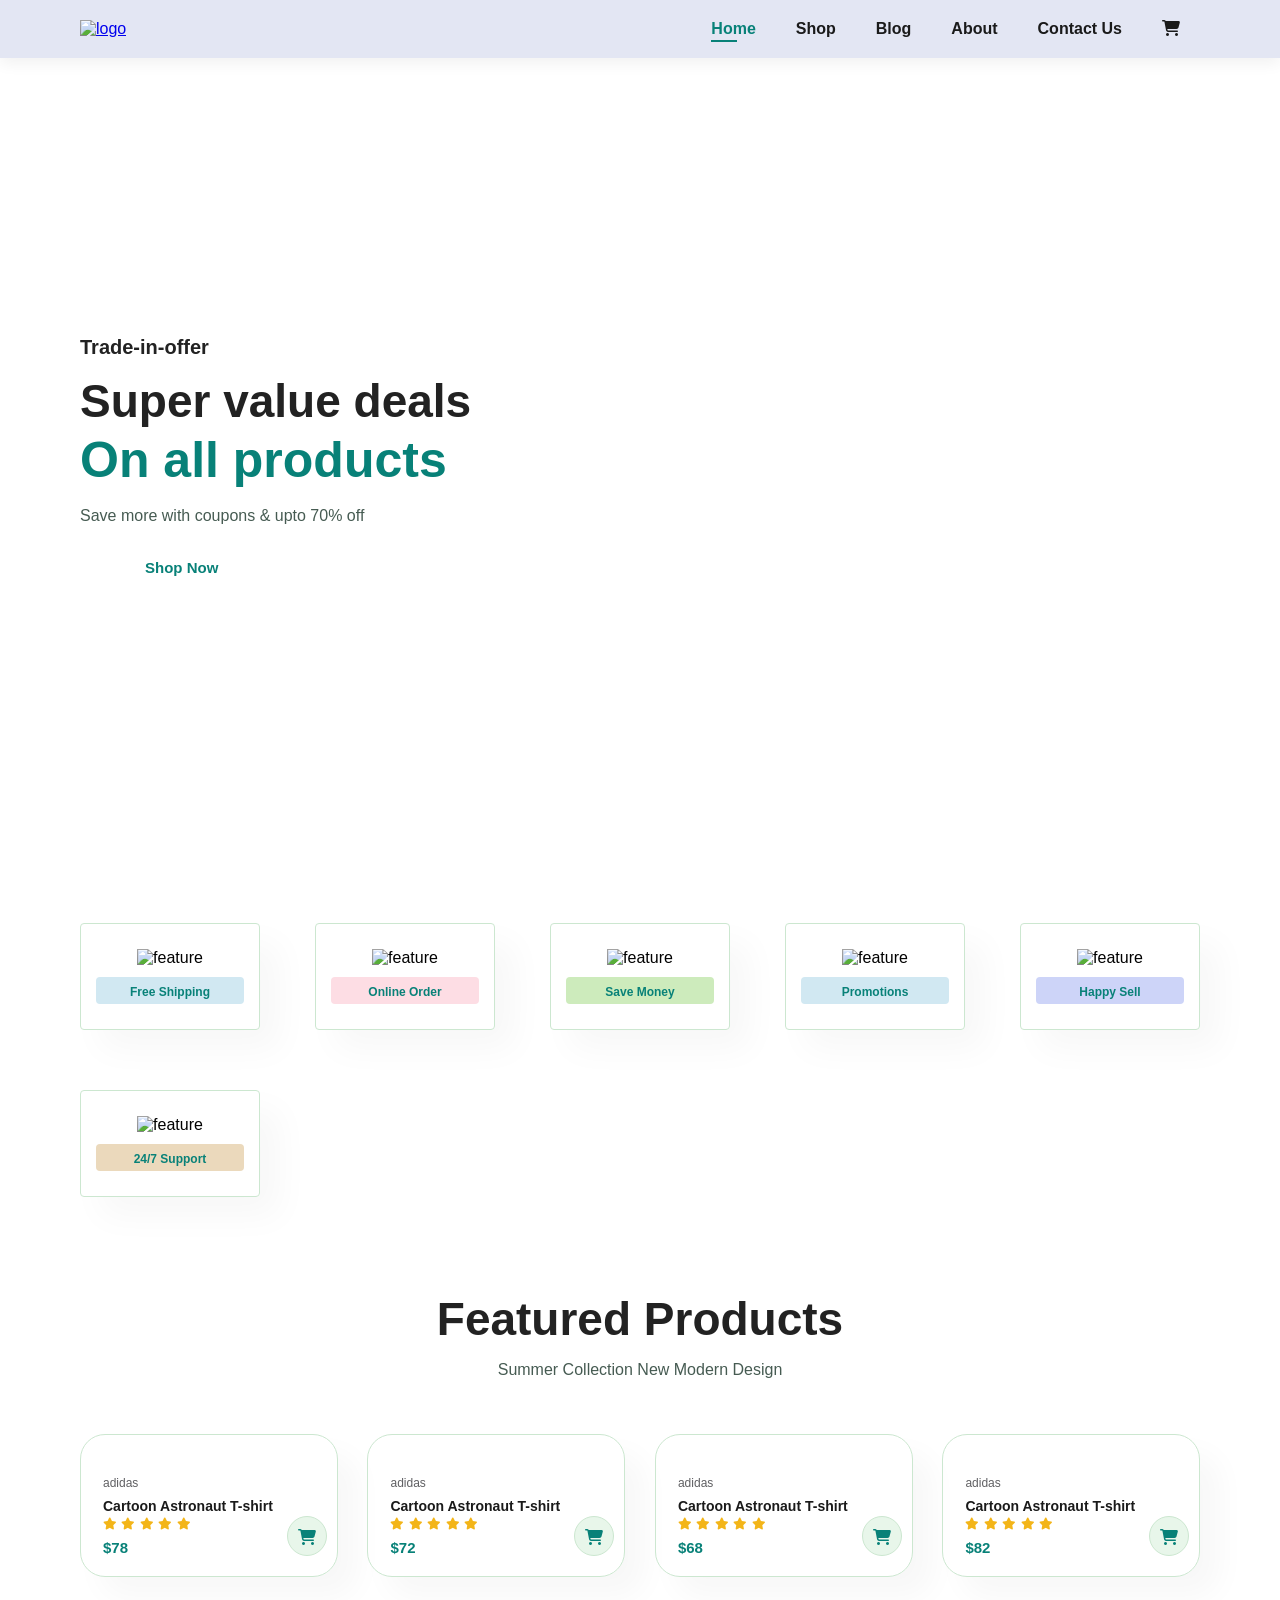
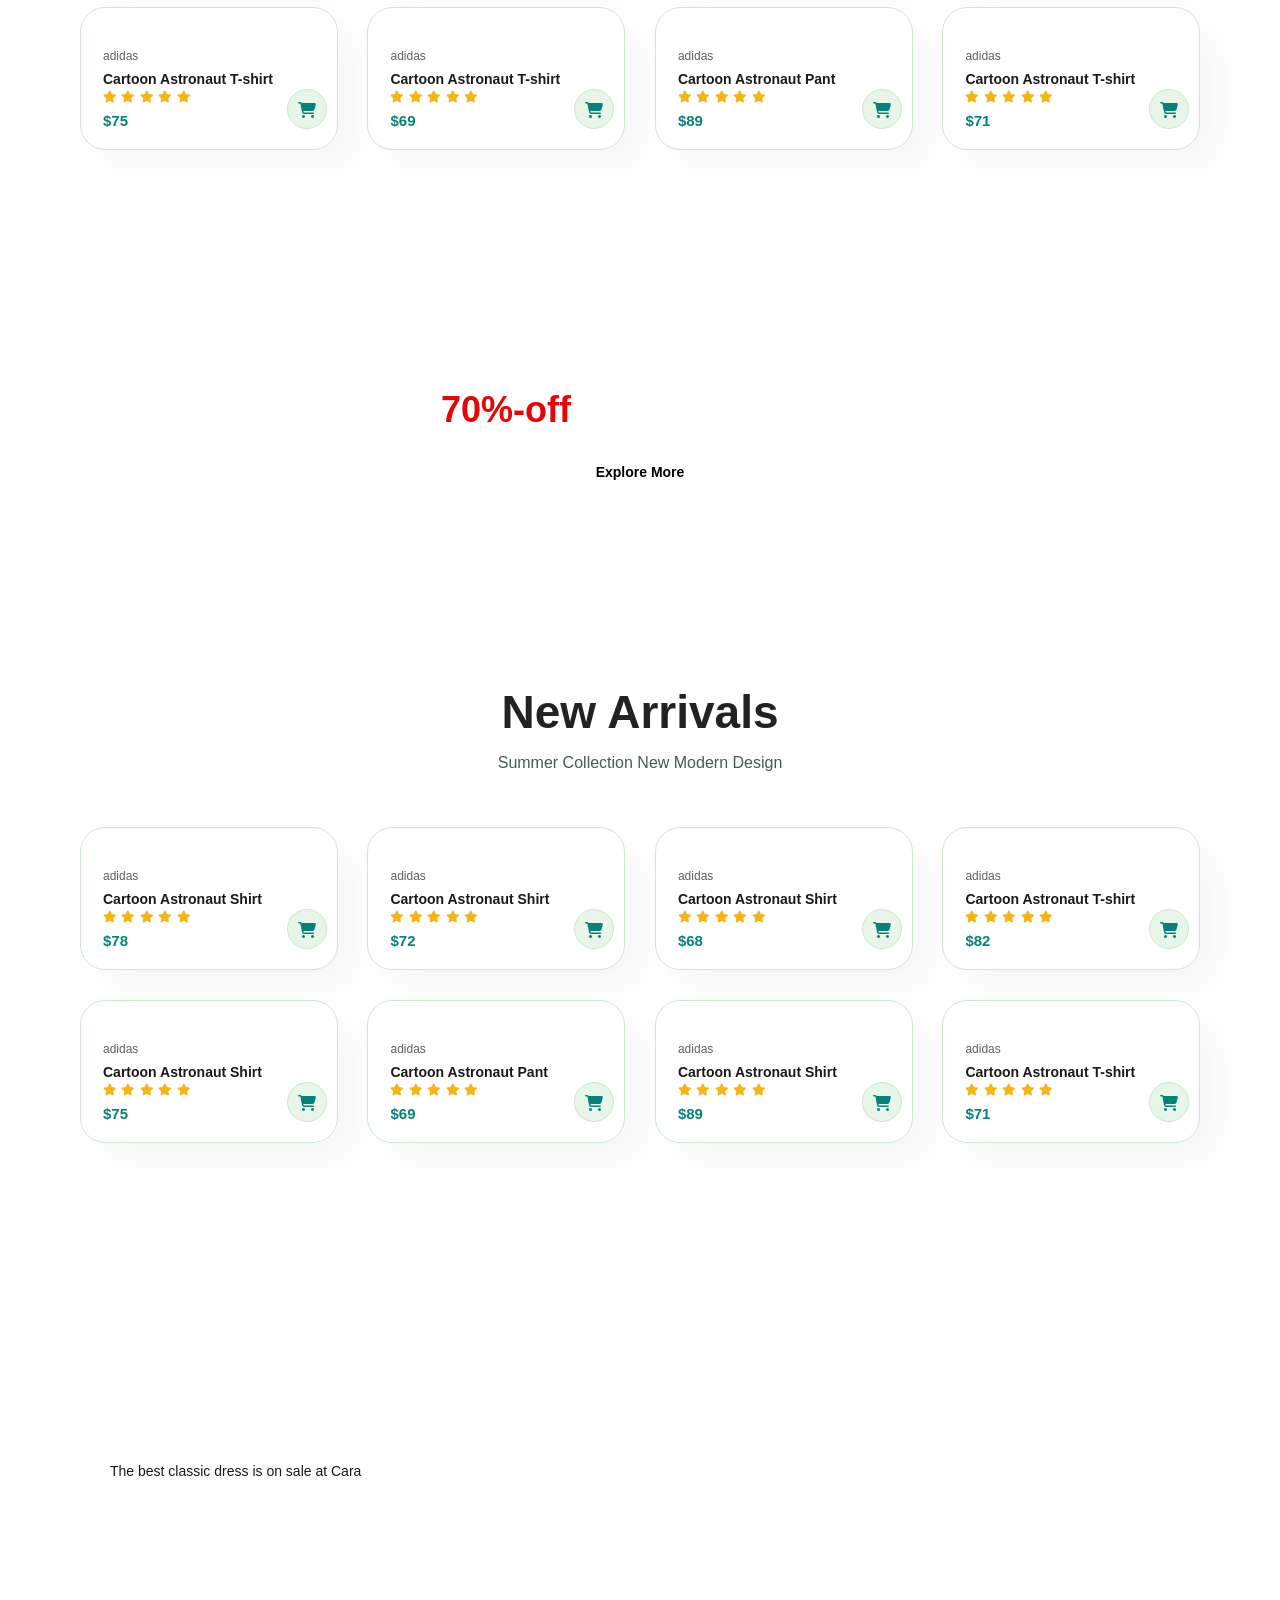
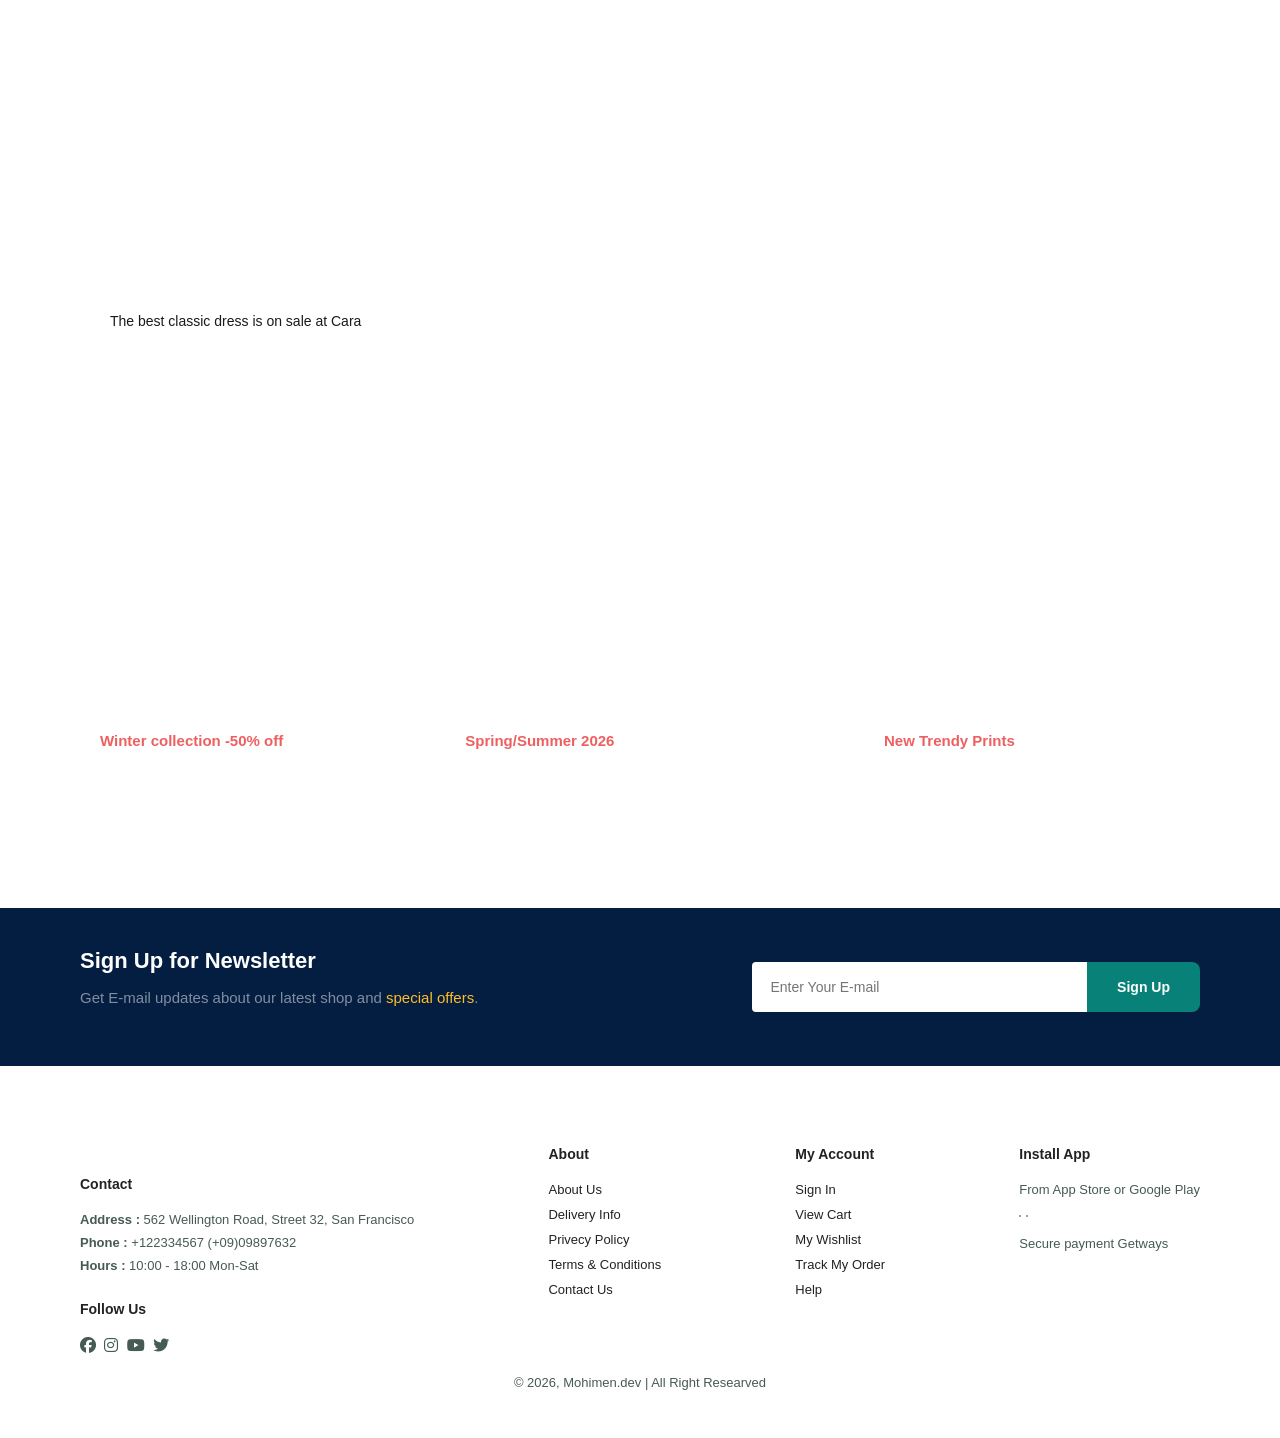
==== index.html @ ec009a3e "Add files via upload" ====
<!DOCTYPE html>
<html lang="en">
<head>
    <meta charset="UTF-8">
    <meta name="viewport" content="width=device-width, initial-scale=1.0">
    <title>e-commerce website</title>
    <link rel="stylesheet" href="style.css">
    <!-- font awesome -->
    <link rel="stylesheet" href="https://cdnjs.cloudflare.com/ajax/libs/font-awesome/6.7.2/css/all.min.css">
</head>
<body>
    <section id="header">
        <a href="#"><img src="img and icons/logo.png" class="logo" alt="logo"></a>
        <div>
            <ul id="navbar">
                 <li><a class="active" href="index.html">Home</a></li>
                 <li><a href="shop.html">Shop</a></li>
                 <li><a href="blog.html">Blog</a></li>
                 <li><a href="about.html">About</a></li>
                 <li><a href="contact.html">Contact Us</a></li>
                 <li><a href="chart.html" class="lg-bag"><i class="fa-solid fa-cart-shopping"></i></a></li>
                 <a href="#" id="close"><i class="fa-solid fa-xmark"></i></a>
            </ul>
        </div>
        <div id="mobile">
            <a href="chart.html"><i class="fa-solid fa-cart-shopping"></i></a>
            <i id="bar" class="fas fa-outdent "></i>
        </div>
    </section>

    <section id="hero">
        <h4>Trade-in-offer</h4>
        <h2>Super value deals</h2>
        <h1>On all products</h1>
        <p>Save more with coupons & upto 70% off</p>
        <button>Shop Now</button>
    </section>

    <section id="feature" class="section-p1">
        <div  class="fe-box">
           <img src="/img and icons/feature/f1.png" alt="feature">
           <h6>Free Shipping</h6>
        </div>
        <div  class="fe-box">
           <img src="/img and icons/feature/f2.png" alt="feature">
           <h6>Online Order</h6>
        </div>
        <div  class="fe-box">
           <img src="/img and icons/feature/f3.png" alt="feature">
           <h6>Save Money</h6>
        </div>
        <div  class="fe-box">
           <img src="/img and icons/feature/f4.png" alt="feature">
           <h6>Promotions</h6>
        </div>
        <div  class="fe-box">
           <img src="/img and icons/feature/f5.png" alt="feature">
           <h6>Happy Sell</h6>
        </div>
        <div  class="fe-box">
           <img src="/img and icons/feature/f6.png" alt="feature">
           <h6>24/7 Support</h6>
        </div>
    </section>

    <section id="product1" class="section-p1">
        <h2>Featured Products</h2>
        <p>Summer Collection New Modern Design</p>
        <div class="pro-container">
            <div class="pro">
                <img src="img and icons/products/f1.jpg" alt="">
                <div class="des">
                    <span>adidas</span>
                    <h5>Cartoon Astronaut T-shirt</h5>
                    <div class="star">
                        <i class="fa-solid fa-star"></i>
                        <i class="fa-solid fa-star"></i>
                        <i class="fa-solid fa-star"></i>
                        <i class="fa-solid fa-star"></i>
                        <i class="fa-solid fa-star"></i>
                    </div>
                    <h4>$78</h4>
                </div>
                <a href="#"><i class="fa-solid fa-cart-shopping cart"></i></a>
            </div>
            <div class="pro">
                <img src="img and icons/products/f2.jpg" alt="">
                <div class="des">
                    <span>adidas</span>
                    <h5>Cartoon Astronaut T-shirt</h5>
                    <div class="star">
                        <i class="fa-solid fa-star"></i>
                        <i class="fa-solid fa-star"></i>
                        <i class="fa-solid fa-star"></i>
                        <i class="fa-solid fa-star"></i>
                        <i class="fa-solid fa-star"></i>
                    </div>
                    <h4>$72</h4>
                </div>
                <a href="#"><i class="fa-solid fa-cart-shopping cart"></i></a>
            </div>
            <div class="pro">
                <img src="img and icons/products/f3.jpg" alt="">
                <div class="des">
                    <span>adidas</span>
                    <h5>Cartoon Astronaut T-shirt</h5>
                    <div class="star">
                        <i class="fa-solid fa-star"></i>
                        <i class="fa-solid fa-star"></i>
                        <i class="fa-solid fa-star"></i>
                        <i class="fa-solid fa-star"></i>
                        <i class="fa-solid fa-star"></i>
                    </div>
                    <h4>$68</h4>
                </div>
                <a href="#"><i class="fa-solid fa-cart-shopping cart"></i></a>
            </div>
            <div class="pro">
                <img src="img and icons/products/f4.jpg" alt="">
                <div class="des">
                    <span>adidas</span>
                    <h5>Cartoon Astronaut T-shirt</h5>
                    <div class="star">
                        <i class="fa-solid fa-star"></i>
                        <i class="fa-solid fa-star"></i>
                        <i class="fa-solid fa-star"></i>
                        <i class="fa-solid fa-star"></i>
                        <i class="fa-solid fa-star"></i>
                    </div>
                    <h4>$82</h4>
                </div>
                <a href="#"><i class="fa-solid fa-cart-shopping cart"></i></a>
            </div>
            <div class="pro">
                <img src="img and icons/products/f5.jpg" alt="">
                <div class="des">
                    <span>adidas</span>
                    <h5>Cartoon Astronaut T-shirt</h5>
                    <div class="star">
                        <i class="fa-solid fa-star"></i>
                        <i class="fa-solid fa-star"></i>
                        <i class="fa-solid fa-star"></i>
                        <i class="fa-solid fa-star"></i>
                        <i class="fa-solid fa-star"></i>
                    </div>
                    <h4>$75</h4>
                </div>
                <a href="#"><i class="fa-solid fa-cart-shopping cart"></i></a>
            </div>
            <div class="pro">
                <img src="img and icons/products/f6.jpg" alt="">
                <div class="des">
                    <span>adidas</span>
                    <h5>Cartoon Astronaut T-shirt</h5>
                    <div class="star">
                        <i class="fa-solid fa-star"></i>
                        <i class="fa-solid fa-star"></i>
                        <i class="fa-solid fa-star"></i>
                        <i class="fa-solid fa-star"></i>
                        <i class="fa-solid fa-star"></i>
                    </div>
                    <h4>$69</h4>
                </div>
                <a href="#"><i class="fa-solid fa-cart-shopping cart"></i></a>
            </div>
            <div class="pro">
                <img src="img and icons/products/f7.jpg" alt="">
                <div class="des">
                    <span>adidas</span>
                    <h5>Cartoon Astronaut Pant</h5>
                    <div class="star">
                        <i class="fa-solid fa-star"></i>
                        <i class="fa-solid fa-star"></i>
                        <i class="fa-solid fa-star"></i>
                        <i class="fa-solid fa-star"></i>
                        <i class="fa-solid fa-star"></i>
                    </div>
                    <h4>$89</h4>
                </div>
                <a href="#"><i class="fa-solid fa-cart-shopping cart"></i></a>
            </div>
            <div class="pro">
                <img src="img and icons/products/f8.jpg" alt="">
                <div class="des">
                    <span>adidas</span>
                    <h5>Cartoon Astronaut T-shirt</h5>
                    <div class="star">
                        <i class="fa-solid fa-star"></i>
                        <i class="fa-solid fa-star"></i>
                        <i class="fa-solid fa-star"></i>
                        <i class="fa-solid fa-star"></i>
                        <i class="fa-solid fa-star"></i>
                    </div>
                    <h4>$71</h4>
                </div>
                <a href="#"><i class="fa-solid fa-cart-shopping cart"></i></a>
            </div>
        </div>
    </section>

    <section id="banner" class="section-m1">
       <h4>Repair Services</h4>
       <h2>Up to <span>70%-off</span> All t-shirt & Accessories</h2>
       <button class="normal">Explore More</button>
    </section>

    <section id="product1" class="section-p1">
      <h2>New Arrivals</h2>
      <p>Summer Collection New Modern Design</p>
        <div class="pro-container">
            <div class="pro">
                <img src="img and icons/products/n1.jpg" alt="">
                <div class="des">
                    <span>adidas</span>
                    <h5>Cartoon Astronaut Shirt</h5>
                    <div class="star">
                        <i class="fa-solid fa-star"></i>
                        <i class="fa-solid fa-star"></i>
                        <i class="fa-solid fa-star"></i>
                        <i class="fa-solid fa-star"></i>
                        <i class="fa-solid fa-star"></i>
                    </div>
                    <h4>$78</h4>
                </div>
                <a href="#"><i class="fa-solid fa-cart-shopping cart"></i></a>
            </div>
            <div class="pro">
                <img src="img and icons/products/n2.jpg" alt="">
                <div class="des">
                    <span>adidas</span>
                    <h5>Cartoon Astronaut Shirt</h5>
                    <div class="star">
                        <i class="fa-solid fa-star"></i>
                        <i class="fa-solid fa-star"></i>
                        <i class="fa-solid fa-star"></i>
                        <i class="fa-solid fa-star"></i>
                        <i class="fa-solid fa-star"></i>
                    </div>
                    <h4>$72</h4>
                </div>
                <a href="#"><i class="fa-solid fa-cart-shopping cart"></i></a>
            </div>
            <div class="pro">
                <img src="img and icons/products/n3.jpg" alt="">
                <div class="des">
                    <span>adidas</span>
                    <h5>Cartoon Astronaut Shirt</h5>
                    <div class="star">
                        <i class="fa-solid fa-star"></i>
                        <i class="fa-solid fa-star"></i>
                        <i class="fa-solid fa-star"></i>
                        <i class="fa-solid fa-star"></i>
                        <i class="fa-solid fa-star"></i>
                    </div>
                    <h4>$68</h4>
                </div>
                <a href="#"><i class="fa-solid fa-cart-shopping cart"></i></a>
            </div>
            <div class="pro">
                <img src="img and icons/products/n4.jpg" alt="">
                <div class="des">
                    <span>adidas</span>
                    <h5>Cartoon Astronaut T-shirt</h5>
                    <div class="star">
                        <i class="fa-solid fa-star"></i>
                        <i class="fa-solid fa-star"></i>
                        <i class="fa-solid fa-star"></i>
                        <i class="fa-solid fa-star"></i>
                        <i class="fa-solid fa-star"></i>
                    </div>
                    <h4>$82</h4>
                </div>
                <a href="#"><i class="fa-solid fa-cart-shopping cart"></i></a>
            </div>
            <div class="pro">
                <img src="img and icons/products/n5.jpg" alt="">
                <div class="des">
                    <span>adidas</span>
                    <h5>Cartoon Astronaut Shirt</h5>
                    <div class="star">
                        <i class="fa-solid fa-star"></i>
                        <i class="fa-solid fa-star"></i>
                        <i class="fa-solid fa-star"></i>
                        <i class="fa-solid fa-star"></i>
                        <i class="fa-solid fa-star"></i>
                    </div>
                    <h4>$75</h4>
                </div>
                <a href="#"><i class="fa-solid fa-cart-shopping cart"></i></a>
            </div>
            <div class="pro">
                <img src="img and icons/products/n6.jpg" alt="">
                <div class="des">
                    <span>adidas</span>
                    <h5>Cartoon Astronaut Pant</h5>
                    <div class="star">
                        <i class="fa-solid fa-star"></i>
                        <i class="fa-solid fa-star"></i>
                        <i class="fa-solid fa-star"></i>
                        <i class="fa-solid fa-star"></i>
                        <i class="fa-solid fa-star"></i>
                    </div>
                    <h4>$69</h4>
                </div>
                <a href="#"><i class="fa-solid fa-cart-shopping cart"></i></a>
            </div>
            <div class="pro">
                <img src="img and icons/products/n7.jpg" alt="">
                <div class="des">
                    <span>adidas</span>
                    <h5>Cartoon Astronaut Shirt</h5>
                    <div class="star">
                        <i class="fa-solid fa-star"></i>
                        <i class="fa-solid fa-star"></i>
                        <i class="fa-solid fa-star"></i>
                        <i class="fa-solid fa-star"></i>
                        <i class="fa-solid fa-star"></i>
                    </div>
                    <h4>$89</h4>
                </div>
                <a href="#"><i class="fa-solid fa-cart-shopping cart"></i></a>
            </div>
            <div class="pro">
                <img src="img and icons/products/n8.jpg" alt="">
                <div class="des">
                    <span>adidas</span>
                    <h5>Cartoon Astronaut T-shirt</h5>
                    <div class="star">
                        <i class="fa-solid fa-star"></i>
                        <i class="fa-solid fa-star"></i>
                        <i class="fa-solid fa-star"></i>
                        <i class="fa-solid fa-star"></i>
                        <i class="fa-solid fa-star"></i>
                    </div>
                    <h4>$71</h4>
                </div>
                <a href="#"><i class="fa-solid fa-cart-shopping cart"></i></a>
            </div>
        </div>
    </section>

    <section id="sm-banner" class="section-p1">
         <div class="banner-box">
            <h4>Crazy Deals</h4>
            <h2>Buy 1 Get 1 Free</h2>
            <p>The best classic dress is on sale at Cara</p>
            <button class="white">Learn More</button>
         </div>
         <div class="banner-box banner-box2">
            <h4>Spring/Summer</h4>
            <h2>Upcomming Season</h2>
            <p>The best classic dress is on sale at Cara</p>
            <button class="white">Collection</button>
         </div>
    </section>

    <section id="banner3">
         <div class="banner-box">
            <h2>SEASONAL SALE</h2>
            <h3>Winter collection -50% off</h3>
         </div>
         <div class="banner-box banner-box2">
            <h2>NEW FOOTWEAR COLLECTIONS</h2>
            <h3>Spring/Summer 2026</h3>
         </div>
         <div class="banner-box banner-box3">
            <h2>T-SHIRTS</h2>
            <h3>New Trendy Prints</h3>
         </div>
    </section>

    <section id="newsletter" class="section-p1 section-m1">
        <div class="newstext">
            <h4>Sign Up for Newsletter</h4>
            <p>Get E-mail updates about our latest shop and <span>special offers</span>.</p>
        </div>
        <div class="form">
            <input type="text" placeholder="Enter Your E-mail">
            <button class="normal">Sign Up</button>
        </div>
    </section>

    <footer class="section-p1">
        <div class="col">
             <img class="logo" src="img and icons/logo.png" alt="">
             <h4>Contact</h4>
             <p><strong>Address :</strong> 562 Wellington Road, Street 32, San Francisco</p>
             <p><strong>Phone :</strong> +122334567 (+09)09897632</p>
             <p><strong>Hours :</strong> 10:00 - 18:00  Mon-Sat</p>
             <div class="follow">
                <h4>Follow Us</h4>
                <div class="icon">
                    <i class="fa-brands fa-facebook"></i>
                    <i class="fa-brands fa-instagram"></i>
                    <i class="fa-brands fa-youtube"></i>
                    <i class="fa-brands fa-twitter"></i>
                </div>
             </div>
        </div>
        <div class="col">
            <h4>About</h4>
            <a href="#">About Us</a>
            <a href="#">Delivery Info</a>
            <a href="#">Privecy Policy</a>
            <a href="#">Terms & Conditions</a>
            <a href="#">Contact Us</a>
        </div>
        <div class="col">
            <h4>My Account</h4>
            <a href="#">Sign In</a>
            <a href="#">View Cart</a>
            <a href="#">My Wishlist</a>
            <a href="#">Track My Order</a>
            <a href="#">Help</a>
        </div>
        <div class="col install">
            <h4>Install App</h4>
            <p>From App Store or Google Play</p>
            <div class="row">
                <img src="img and icons/pay/app.jpg" alt="">
                <img src="img and icons/pay/play.jpg" alt="">
            </div>
            <p>Secure payment Getways</p>
            <img src="img and icons/pay/pay.png" alt="">
        </div>

        <div class="copyright">
           <p> &copy; 2026, Mohimen.dev | All Right Researved</p>
        </div>
    </footer>

    <script src="script.js"></script>
</body>
</html>
---- style.css ----
@import url('https://fonts.googleapis.com/css2?family=Archivo+Black&family=Fleur+De+Leah&family=Handlee&family=Libre+Baskerville:ital,wght@0,400..700;1,400..700&family=Lobster&family=Open+Sans:ital,wght@0,300..800;1,300..800&family=Playwrite+DE+SAS:wght@100..400&family=Poppins:ital,wght@0,100;0,200;0,300;0,400;0,500;0,600;0,700;0,800;0,900;1,100;1,200;1,300;1,400;1,500;1,600;1,700;1,800;1,900&family=Rubik:ital,wght@0,300..900;1,300..900&display=swap');
*{
    margin: 0;
    padding: 0;
    box-sizing: border-box;
    font-family: "Outfit", sans-serif;
}
h1{
    font-size: 50px;
    line-height: 64px;
    color: #222;
}
h2{
    font-size: 46px;
    line-height: 54px;
    color: #222;
}
h4{
    font-size: 20px;
    color: #222;
}
h6{
    font-weight: 700;
    font-size: 12px;
    color: #222;
}
p{
    font-size: 16px;
    color: #465b52;
    margin: 15px 0 20px 0;
}
button.normal{
    font-size: 14px;
    font-weight: 600;
    padding: 15px 30px;
    color: #000;
    background-color: #fff;
    border-radius: 8px;
    cursor: pointer;
    border: none;
    outline: none;
    transition: 0.2s ease;
}
button.white{
    font-size: 13px;
    font-weight: 500;
    padding: 11px 18px;
    color: #fff;
    background-color: transparent;
    cursor: pointer;
    border: 2px solid #fff;
    outline: none;
    transition: 0.2s ease;
}
.section-p1{
    padding: 40px 80px;
}
.section-m1{
    margin: 40px 0;
}
body{
    width: 100%;
}

/* header */

#header{
    display: flex;
    align-items: center;
    justify-content: space-between;
    padding: 20px 80px;
    background: #e3e6f3;
    box-shadow: 0 5px 15px rgba(0,0,0,0.06);
    z-index: 999;
    position: sticky;
    top: 0;
    left: 0;
}
#navbar{
    display: flex;
    align-items: center;
    justify-content: center;  
}
#navbar li{
    list-style: none;
    padding: 0 20px;
    position: relative;
}
#navbar li a{
    text-decoration: none;
    font-size: 16px;
    font-weight: 600;
    color: #1a1a1a;
    transition: all 0.3s ease;
}
#navbar li a:hover ,
#navbar li a.active{
    color: #088178;
    /* transform: ; */
}
#navbar li a.active::after,
#navbar li a:hover::after{
    content: "";
    width: 30%;
    height: 2px;
    background: #088178;
    position: absolute;
    bottom: -4px;
    left: 20px;
}
#mobile{
    display: none;
    align-items: center;
}
#close{
    display: none;
}

/* home page */
#hero{
    background-image: url("img and icons/hero4.png");
    height: 90vh;
    width: 100%;
    background-size: cover;
    background-position: top 25% right 0;
    padding: 0 80px;
    display: flex;
    flex-direction: column;
    align-items: flex-start;
    justify-content: center;
}
#hero h4{
    padding-bottom: 15px;
}
#hero h1{
    color: #088178;
}
#hero button{
    background-image: url("img and icons/button.png");
    background-color: transparent;
    color: #088178;
    border: 0;
    padding: 14px 80px 14px 65px;
    background-repeat: no-repeat;
    cursor: pointer;
    font-weight: 700;
    font-size: 15px;
}

/* feature  */
#feature{
    display: flex;
    flex-wrap: wrap;
    gap: 30px;
    justify-content: space-between;
    align-items: center;
}
#feature .fe-box{
    width: 180px;
    text-align: center;
    padding: 25px 15px;
    box-shadow: 20px 20px 34px rgba(0,0,0,0.03);
    border: 1px solid #cce7d0;
    border-radius: 4px;
    margin: 15px 0;
}
#feature .fe-box:hover{
    box-shadow: 10px 10px 54px rgba(70,62,210,0.1);
}
#feature .fe-box img{
    width: 100%;
    margin-bottom: 10px;
}
#feature .fe-box h6{
    padding: 9px 8px 6px 8px;
    line-height: 1;
    border-radius: 4px;
    color: #088178;
    background-color:  #d1e8f2;
}
#feature .fe-box:nth-child(2) h6{
    background-color: #fddde4;
}
#feature .fe-box:nth-child(3) h6{
    background-color: #cdebbc;
}
#feature .fe-box:nth-child(4) h6{
    background-color: #d1e8f2;
}
#feature .fe-box:nth-child(5) h6{
    background-color: #cdd4f8;
}
#feature .fe-box:nth-child(6) h6{
    background-color: #ebd9bc;
}

#product1{
    text-align: center;
}
#product1 .pro-container{
    display: flex;
    justify-content: space-between;
    padding-top: 20px;
    flex-wrap: wrap;
    /* text-align: center; */
}
#product1 .pro{
    width: 23%;
    min-width: 250px;
    padding: 10px 12px;
    border: 1px solid #cce7d0;
    border-radius: 25px;
    cursor: pointer;
    box-shadow: 20px 20px 30px rgba(0,0,0,0.03);
    margin: 15px 0;
    transition: 0.2s ease;
    position: relative;
}
#product1 .pro img{
    width: 100%;
    border-radius: 20px;
}
#product1 .pro:hover{
    box-shadow: 20px 20px 30px rgba(0,0,0,0.06);
}
#product1 .pro .des{
    text-align: start;
    padding: 10px;
}
#product1 .pro .des span{
    color: #606063;
    font-size: 12px;
}
#product1 .pro .des h5{
    padding-top: 7px;
    color: #1a1a1a;
    font-size: 14px;
}
#product1 .pro .des i{
    color: rgb(243,181,25);
    font-size: 12px;
}
#product1 .pro .des h4{
    padding-top: 7px;
    font-size: 15px;
    font-weight: 700;
    color: #088178;
}
#product1 .pro .cart{
    width: 40px;
    height: 40px;
    line-height: 40px;
    border-radius: 50px;  
    background-color: #e8f6ea;
    color: #088178;
    border: 1px solid #cce7d0;
    position: absolute;
    bottom: 20px;
    right: 10px;
}

#banner{
    background-image: url("img and icons/banner/b2.jpg");
    width: 100%;
    height: 40vh;
    background-size: cover;
    background-position: center;
    display: flex;
    flex-direction: column;
    justify-content: center;
    align-items: center;
    text-align: center;
}
#banner h4{
    color: #fff;
    font-size: 16px;
}
#banner h2{
    color: #fff;
    font-size: 30px;
    padding: 10px 0;
}
#banner h2 span{
    color: #e40707;
    font-size: 36px;
}
#banner button:hover{
    background-color: #088178;
    color: #fff;
}

#sm-banner {
    display: flex;
    justify-content: space-between;
   flex-wrap: wrap;
}
#sm-banner .banner-box{
    background-image: url("img and icons/banner/b17.jpg");
    min-width: 620px;
    height: 50vh;
    background-size: cover;
    background-position: center;
    display: flex;
    flex-direction: column;
    justify-content: center;
    align-items: flex-start;
    padding: 30px;    
}
#sm-banner h4{
    color: #fff;
    font-size: 20px;
    font-weight: 300;
}
#sm-banner h2{
    color: #fff;
    font-size: 28px;
    font-weight: 800;
}
#sm-banner p{
    color: #1a1a1a;
    font-size: 14px;
    font-weight: 500;
    padding-bottom: 15px;
}
#sm-banner .banner-box:hover button{
    background: #088178;
    border: 1px solid #088178;
}
#sm-banner .banner-box2{
    background-image: url("img and icons/banner/b10.jpg");
}


#banner3{
    display: flex;
    justify-content: space-between;
    flex-wrap: wrap;
    padding: 0 80px;
    align-items: center;
}
#banner3 .banner-box{
    background-image: url("img and icons/banner/b7.jpg");
    min-width: 30%;
    height: 30vh;
    background-size: cover;
    background-position: center;
    display: flex;
    flex-direction: column;
    justify-content: center;
    align-items: flex-start;
    padding: 20px;   
    margin-bottom: 20px; 
}
#banner3 h2{
    color: #fff;
    font-weight: 900;
    font-size: 22px;
}
#banner3 h3{
    color: #e40707a5;
    font-weight: 900;
    font-size: 15px;
}
#banner3 .banner-box2{
    background-image: url("img and icons/banner/b4.jpg") ;
}
#banner3 .banner-box3{
    background-image: url("img and icons/banner/b18.jpg") ;
}

#newsletter{
    display: flex;
    justify-content: space-between;
    flex-wrap: wrap;
    align-items: center;
    background-image: url("img and icons/banner/b14.png");
    background-repeat: no-repeat;
    background-position: 20% 30%;
    background-color: #041e42;
}
#newsletter h4{
    font-size: 22px;
    font-weight: 700;
    color: #fff;
}
#newsletter p{
    font-size: 15px;
    font-weight: 400;
    color: #818ea0;
}
#newsletter p span{
    color: #ffbd27;
}
#newsletter .form{
    display: flex;
    width: 40%;
}
#newsletter input{
    height: 3.125rem;
    padding: 0 1.25em;
    font-size: 14px;
    width: 100%;
    border: 1px solid transparent;
    border-radius: 4px;
    outline: none;
    border-top-right-radius: 0;
    border-bottom-right-radius: 0;
}
#newsletter button{
    background-color: #088178;
    color: #fff;
    white-space: nowrap;
    border-top-left-radius: 0;
    border-bottom-left-radius: 0;
}

footer{
    display: flex;
    flex-wrap: wrap;
    justify-content: space-between;
}
footer .col{
    display: flex;
    flex-direction: column;
    align-items: flex-start;
    margin-bottom: 20px;
}
footer .logo{
    margin-bottom: 30px;
}
footer h4{
    font-size: 14px;
    padding-bottom: 20px;
}
footer p{
    font-size: 13px;
    margin: 0 0 8px 0;
}
footer a{
    font-size: 13px;
    text-decoration: none;
    color: #222;
    margin-bottom: 10px;
}
footer .follow{
    margin-top: 20px;
}
footer .follow i{
    color: #465b52;
    padding-right: 4px;
    cursor: pointer;
}
footer .install .row img{
     border: 1px solid #088178;
     border-radius: 6px;
}
footer .install img{
    margin: 10px 0 15px 0;
}
footer .follow i:hover,
footer a:hover{
    color: #088178;
}
footer .copyright{
    width: 100%;
    text-align: center;
}

/* shop page */
#page-header{
    background-image: url("img and icons/banner/b1.jpg");
    width: 100%;
    height: 40vh;
    background-size: cover;
    display: flex;
    flex-direction: column;
    justify-content: center;
    align-items: center;
}
#page-header h2{
    color: #fff;
}
#page-header p{
    color: #a2a2af;
    font-weight: 500;
}
#pagination{
    text-align: center;
}
#pagination a{
   text-decoration: none;
   background-color: #088178;
   color: #fff;
   padding: 15px 20px;
   border-radius: 4px;
}

/* single product */

#prodetails{
    display: flex;
    margin-top: 20px;
}
#prodetails .single-pro-img{
    width: 40%;
    margin-right: 50px;
}
.small-img-grp{
    display: flex;
    justify-content: space-between;
}
.small-img-col{
    flex-basis: 24%;
    text-align: center;
    cursor: pointer;
}
#prodetails .single-pro-details{
    width: 50%;
    padding-top: 30px;
}
#prodetails .single-pro-details h4{
    padding: 40px 0 20px 0;
}
#prodetails .single-pro-details h2{
    font-size: 26px;
}
#prodetails .single-pro-details select{
    display: block;
    padding: 5px 10px;
    margin-bottom: 10px;
}
#prodetails .single-pro-details input{
   width: 50px;
   height: 47px;
   padding-left: 10px;
   font-size: 16px;
   margin-right: 10px;
}
#prodetails .single-pro-details input:focus{
   outline: none;
}
#prodetails .single-pro-details button{
    background-color: #088178;
    color: #fff;
    border-radius: 4px;
}
#prodetails .single-pro-details span{
    line-height: 25px;
}

/* blog page */
#blog-page-header{
    background-image: url("img and icons/banner/b19.jpg");
    width: 100%;
    height: 40vh;
    background-size: cover;
    display: flex;
    flex-direction: column;
    justify-content: center;
    align-items: center;
}
#blog-page-header h2{
    color: #fff;
}
#blog-page-header p{
    color: #fff;
    font-weight: 500;
}
/* Media Query */
@media (max-width: 799px) {
    #section-p1{
        padding: 40px 40px;
    }
    #navbar{
        display: flex;
        flex-direction: column;
        justify-content: flex-start;
        align-items: flex-start;
        position: fixed;
        top: 0;
        right: -300px;
        height: 100vh;
        width: 300px;
        background-color: #e3e6ef;
        box-shadow: 0 40px 60px rgba(0,0,0,0.1);
        padding: 80px 0 0 10px;
        transition: all 0.3s ease; 
    }
    #navbar.active{
        right: 0;  
    }
    #navbar li{
        margin-bottom: 20px;
    }
    #mobile{
        display: flex;
        align-items: center;
    }
    #mobile i{
        color: #1a1a1a;
        font-size: 24px;
        padding-left: 20px;
    }
    #close{
        display: flex;
        text-decoration: none;
        color: #1a1a1a;
        position: absolute;
        top: 30px;
        left: 30px;
        font-size: 24px;   
    }
    .lg-bag{
        display: none;
    }
    #hero{
        height: 70vh;
        padding: 0 80px;
        background-position: top 30% right 30%;
    }
    #feature{
        justify-content: center;
    }
    #feature .fe-box{
        margin: 15px 15px;
    }
    #product1 .pro-container{
        justify-content: center;
    }
    #product1 .pro{
        margin: 15px;
    }
    #banner{
        height: 20vh;
    }
    #sm-banner .banner-box {
        min-width: 100%;
        height: 30vh;
        margin: 10px 0;
    }
    #banner3{
        padding: 0 40px;
    }
    #banner3 .banner-box{
        width: 28%;
    }
    #newsletter .form{
        width: 70%;
    }

    /* single product */
    #prodetails{
    display: flex;
    flex-direction: column;
    }
    #prodetails .single-pro-img{
    width: 100%;
    margin-right: 0px;
    }
    #prodetails .single-pro-details{
    width: 100%;
    }

}

@media (max-width: 477px) {
    .section-p1{
        padding: 20px;
    }
    h2{
        font-size: 32px;
    }
    h1{
        font-size: 38px;
    }
    #header{
        padding: 10px 30px;
    }
    #hero{
        padding: 0 20px;
        background-position: 55%;
    }
    #feature .fe-box{
        width: 155px;
        margin: 0 0 15px 0;
    }
    #product1 .pro{
        width: 100%;
    }
    #banner{
        height: 40vh;
    }
    #sm-banner .banner-box {
        min-width: 100%;
        height: 40vh;
    }
    #banner3{
        padding: 0 20px;
    }
    #banner3 .banner-box{
        width: 100%;
    }
    #newsletter{
        padding: 40px 20px;
    }
    #newsletter .form{
        width: 100%;
    }
    footer .copyright{
        text-align: start;
    }
    /* single product */
    #prodetails .single-pro-img{
    width: 100%;
    margin-right: 0px;
    }
}
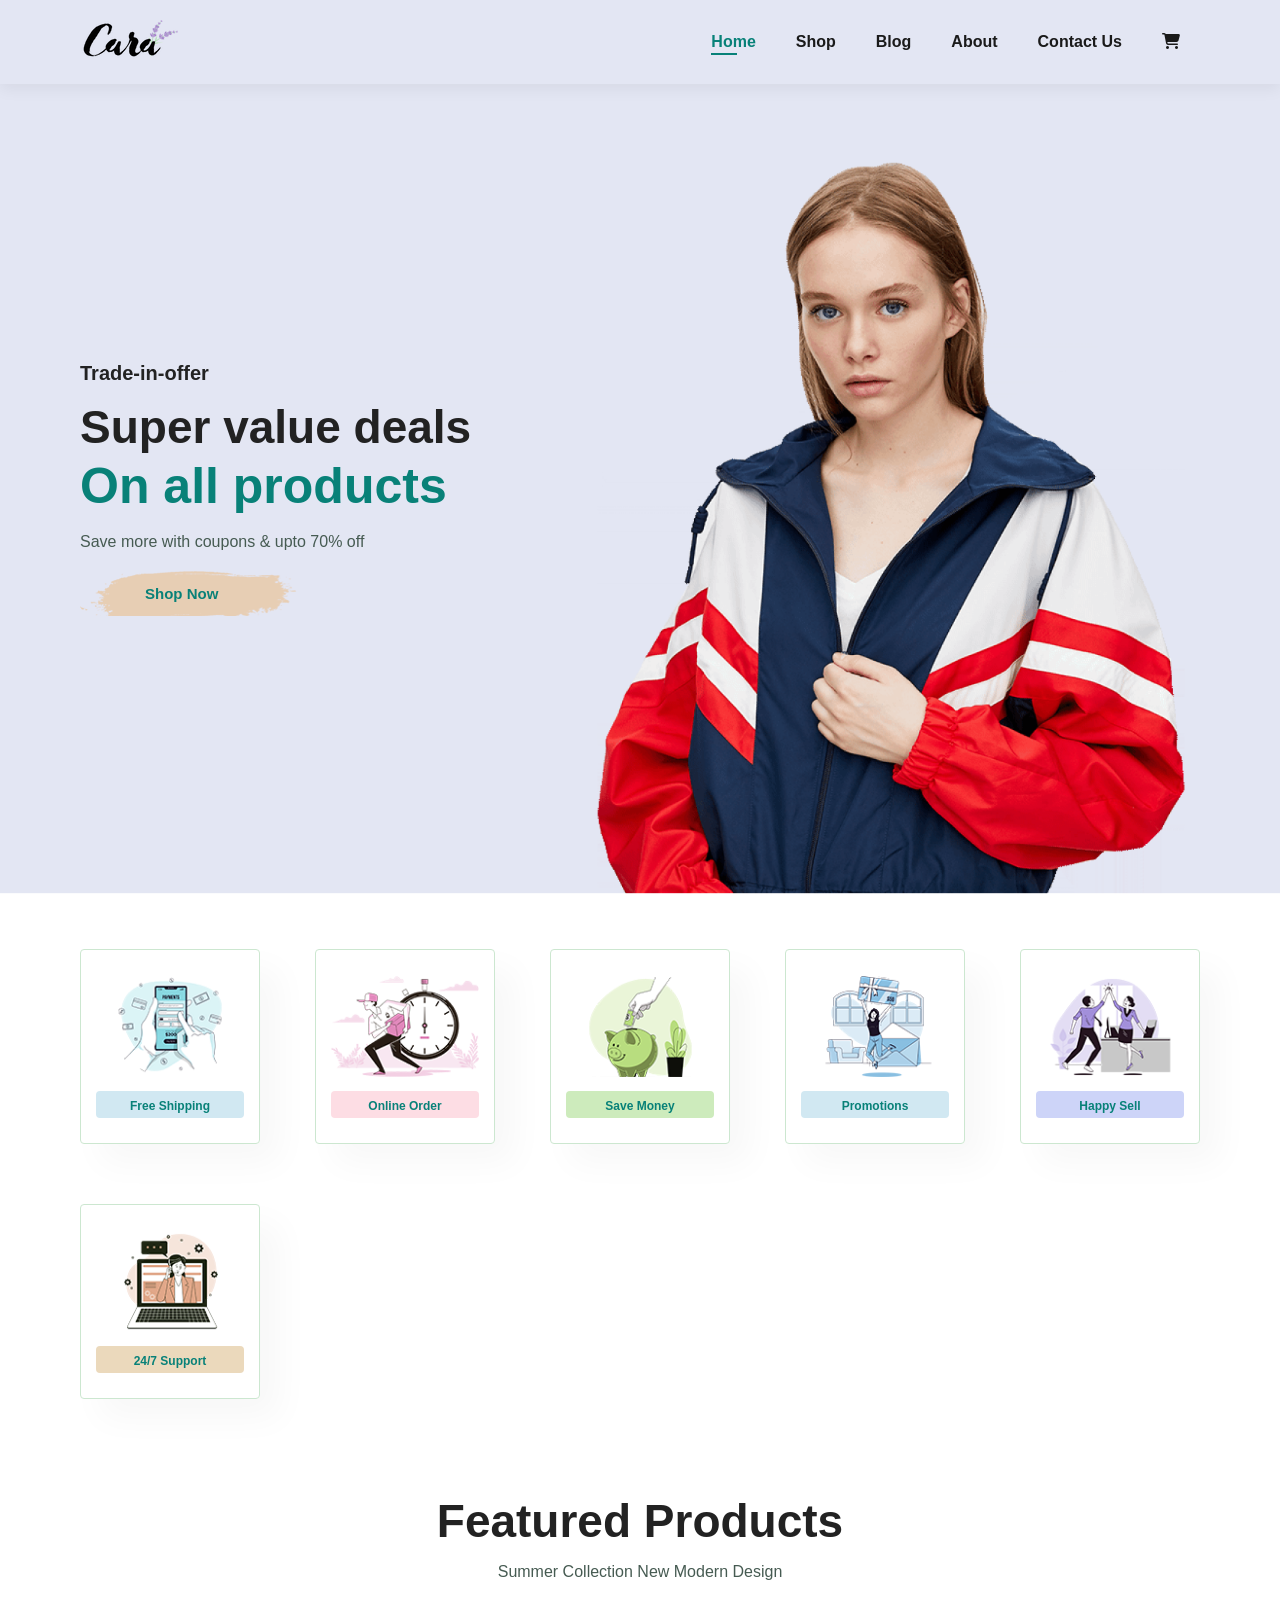
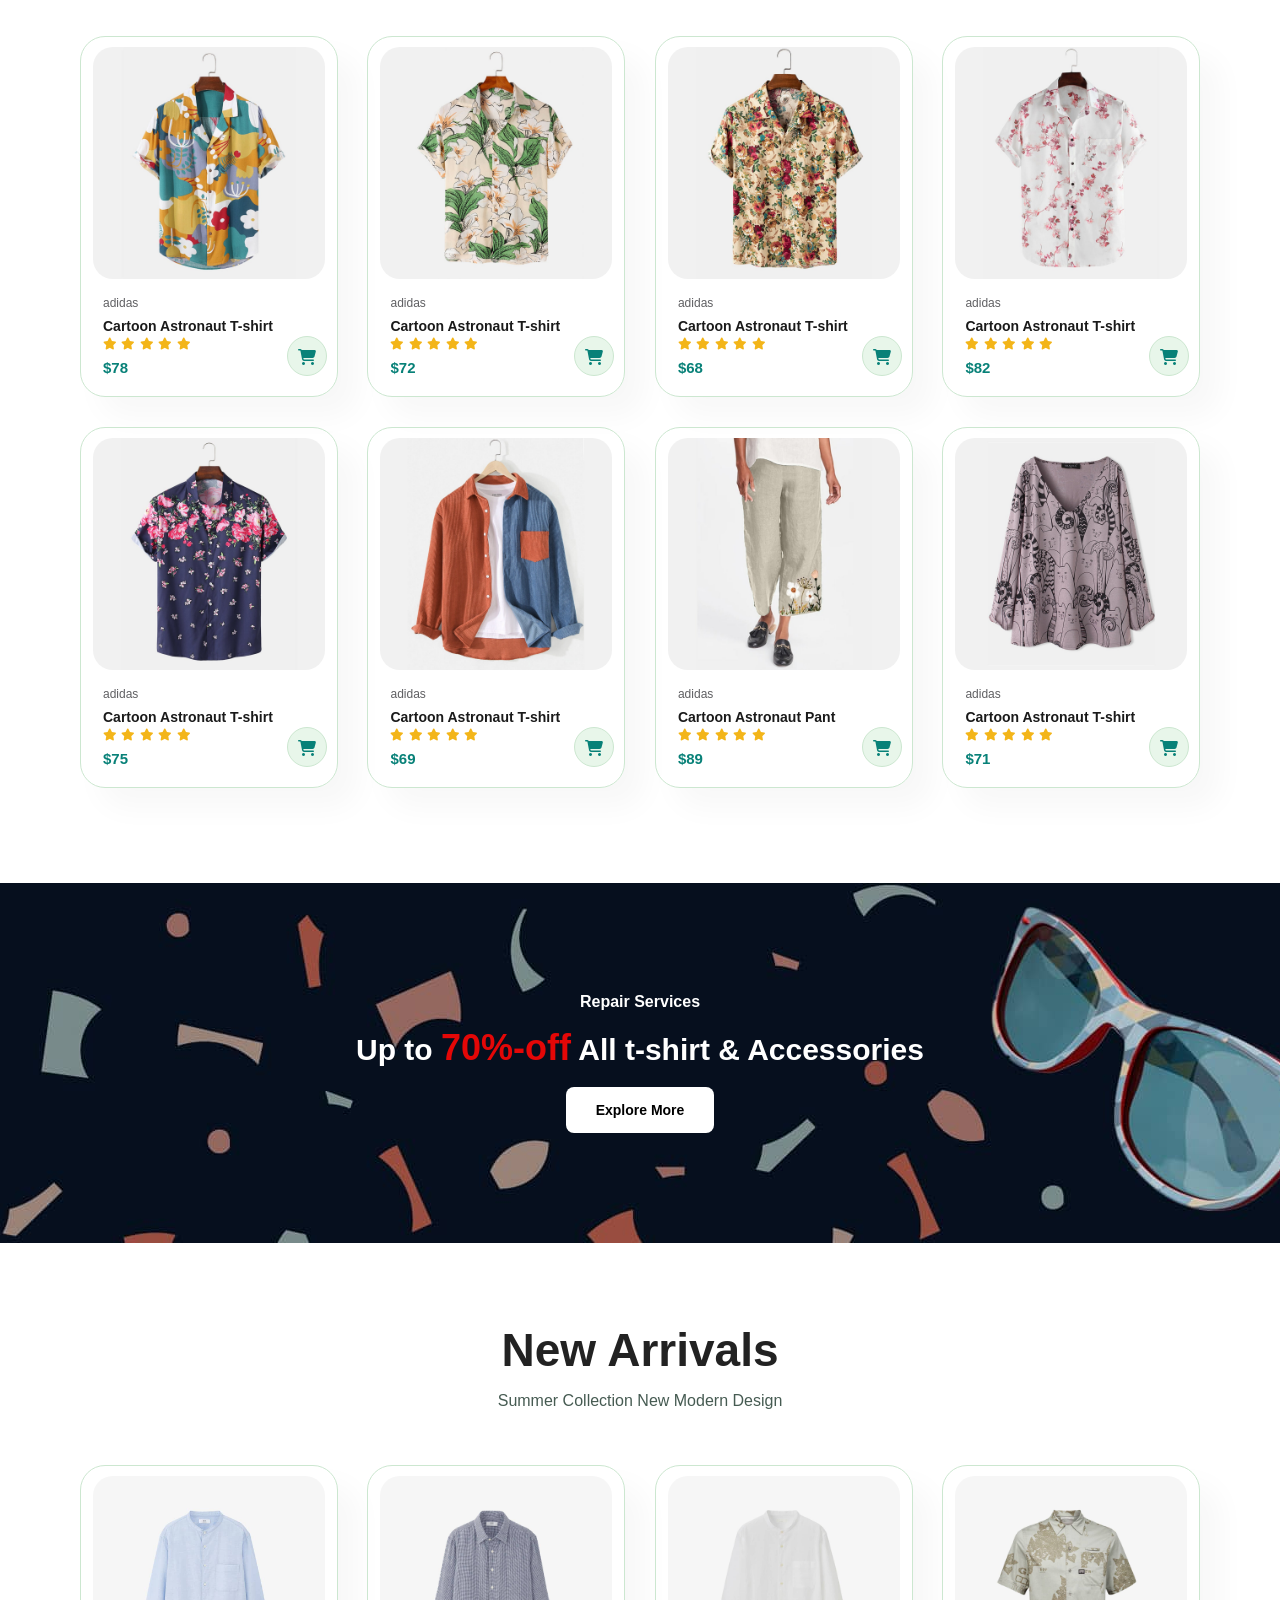
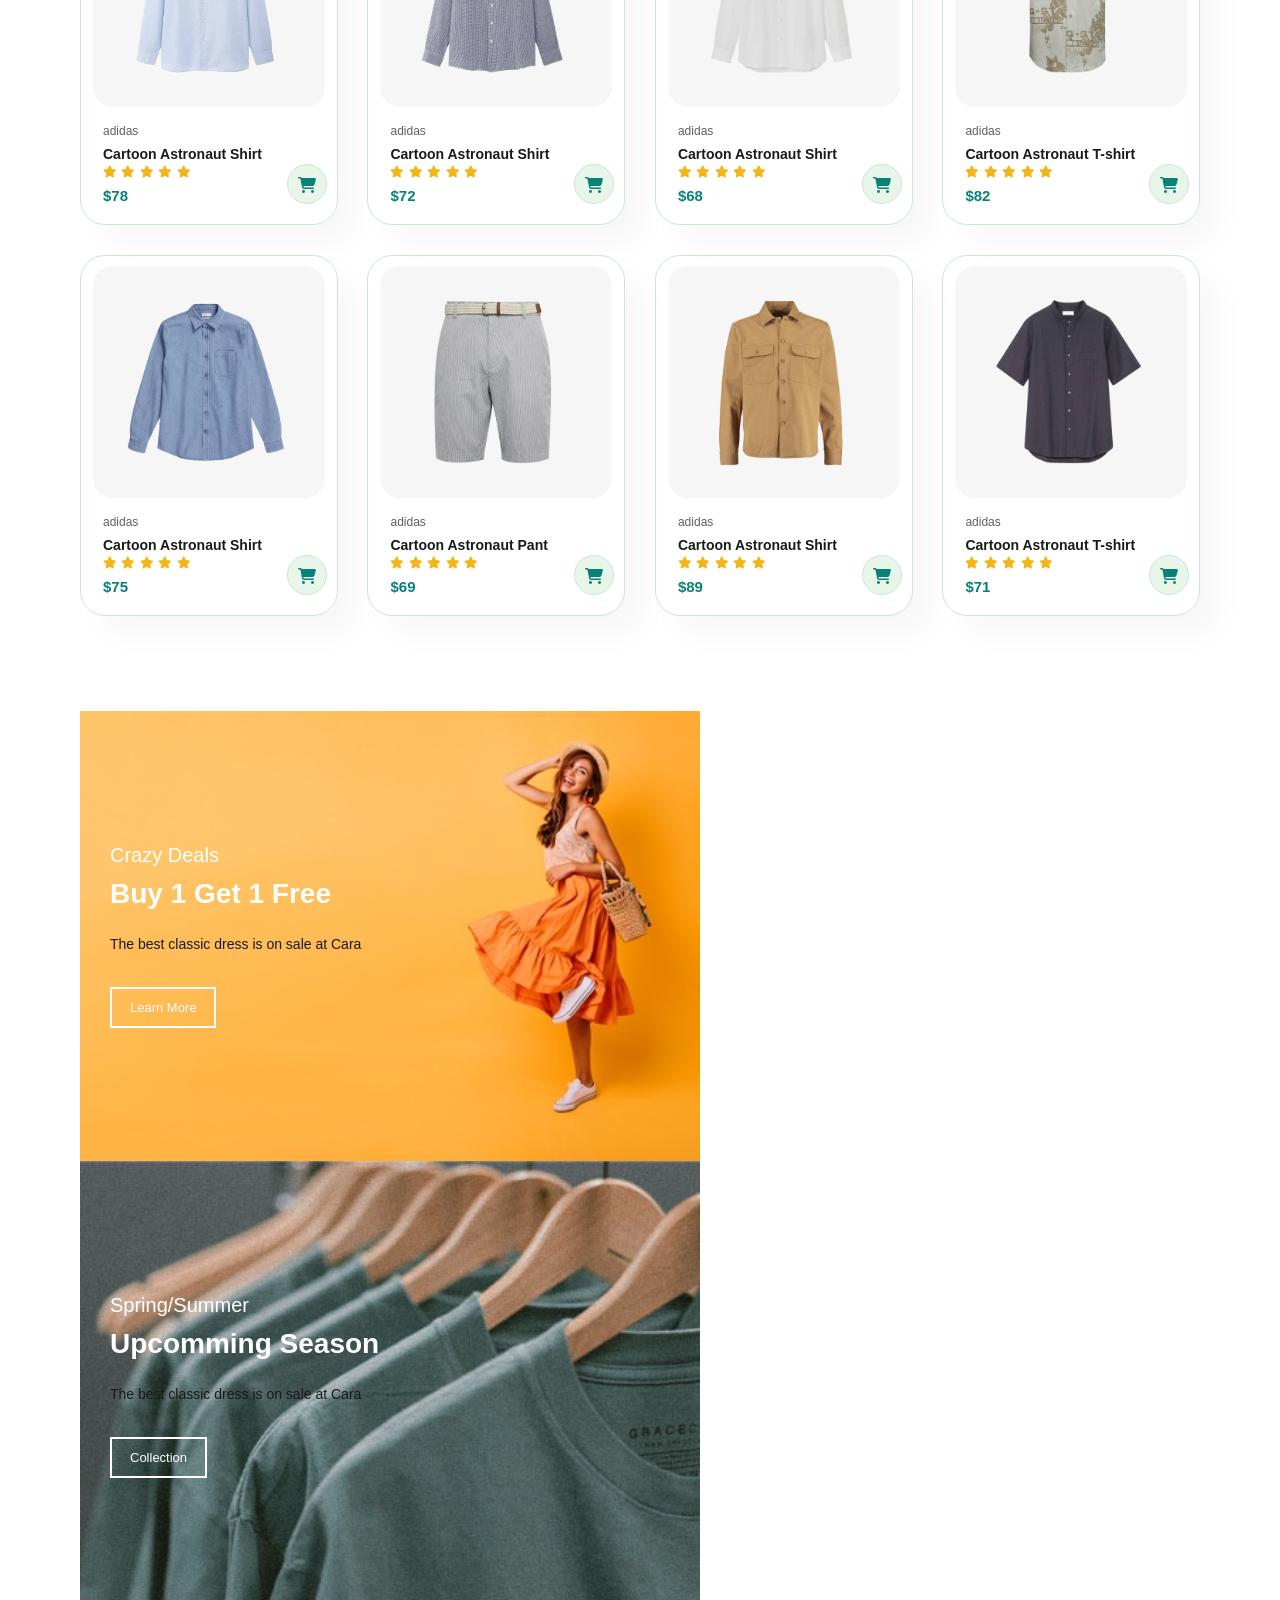
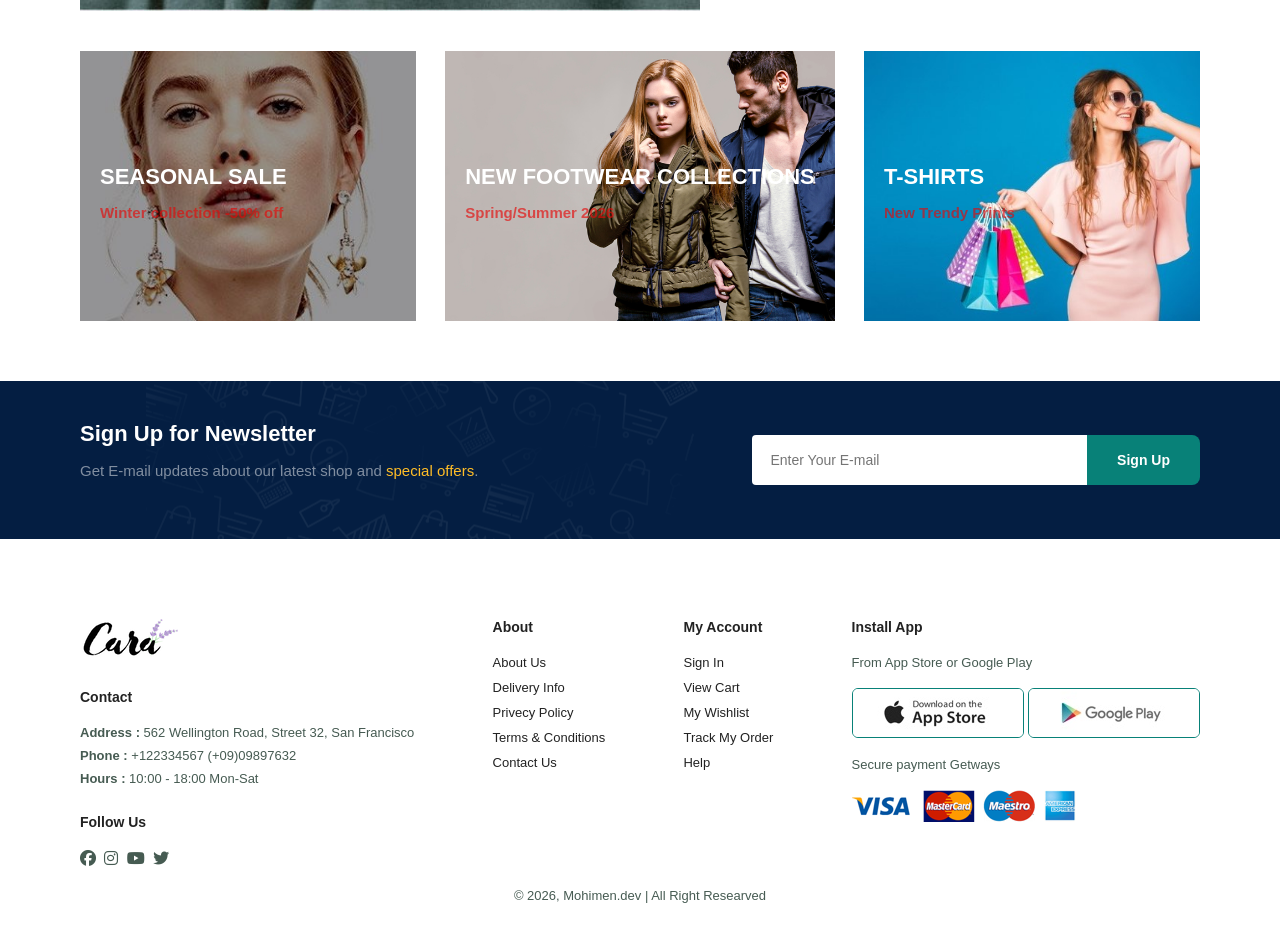
==== commit c13d7012: "Update index.html" ====
--- a/index.html
+++ b/index.html
@@ -38,27 +38,27 @@
 
     <section id="feature" class="section-p1">
         <div  class="fe-box">
-           <img src="/img and icons/feature/f1.png" alt="feature">
+           <img src="img and icons/feature/f1.png" alt="feature">
            <h6>Free Shipping</h6>
         </div>
         <div  class="fe-box">
-           <img src="/img and icons/feature/f2.png" alt="feature">
+           <img src="img and icons/feature/f2.png" alt="feature">
            <h6>Online Order</h6>
         </div>
         <div  class="fe-box">
-           <img src="/img and icons/feature/f3.png" alt="feature">
+           <img src="img and icons/feature/f3.png" alt="feature">
            <h6>Save Money</h6>
         </div>
         <div  class="fe-box">
-           <img src="/img and icons/feature/f4.png" alt="feature">
+           <img src="img and icons/feature/f4.png" alt="feature">
            <h6>Promotions</h6>
         </div>
         <div  class="fe-box">
-           <img src="/img and icons/feature/f5.png" alt="feature">
+           <img src="img and icons/feature/f5.png" alt="feature">
            <h6>Happy Sell</h6>
         </div>
         <div  class="fe-box">
-           <img src="/img and icons/feature/f6.png" alt="feature">
+           <img src="img and icons/feature/f6.png" alt="feature">
            <h6>24/7 Support</h6>
         </div>
     </section>
@@ -431,4 +431,4 @@
 
     <script src="script.js"></script>
 </body>
-</html>+</html>
